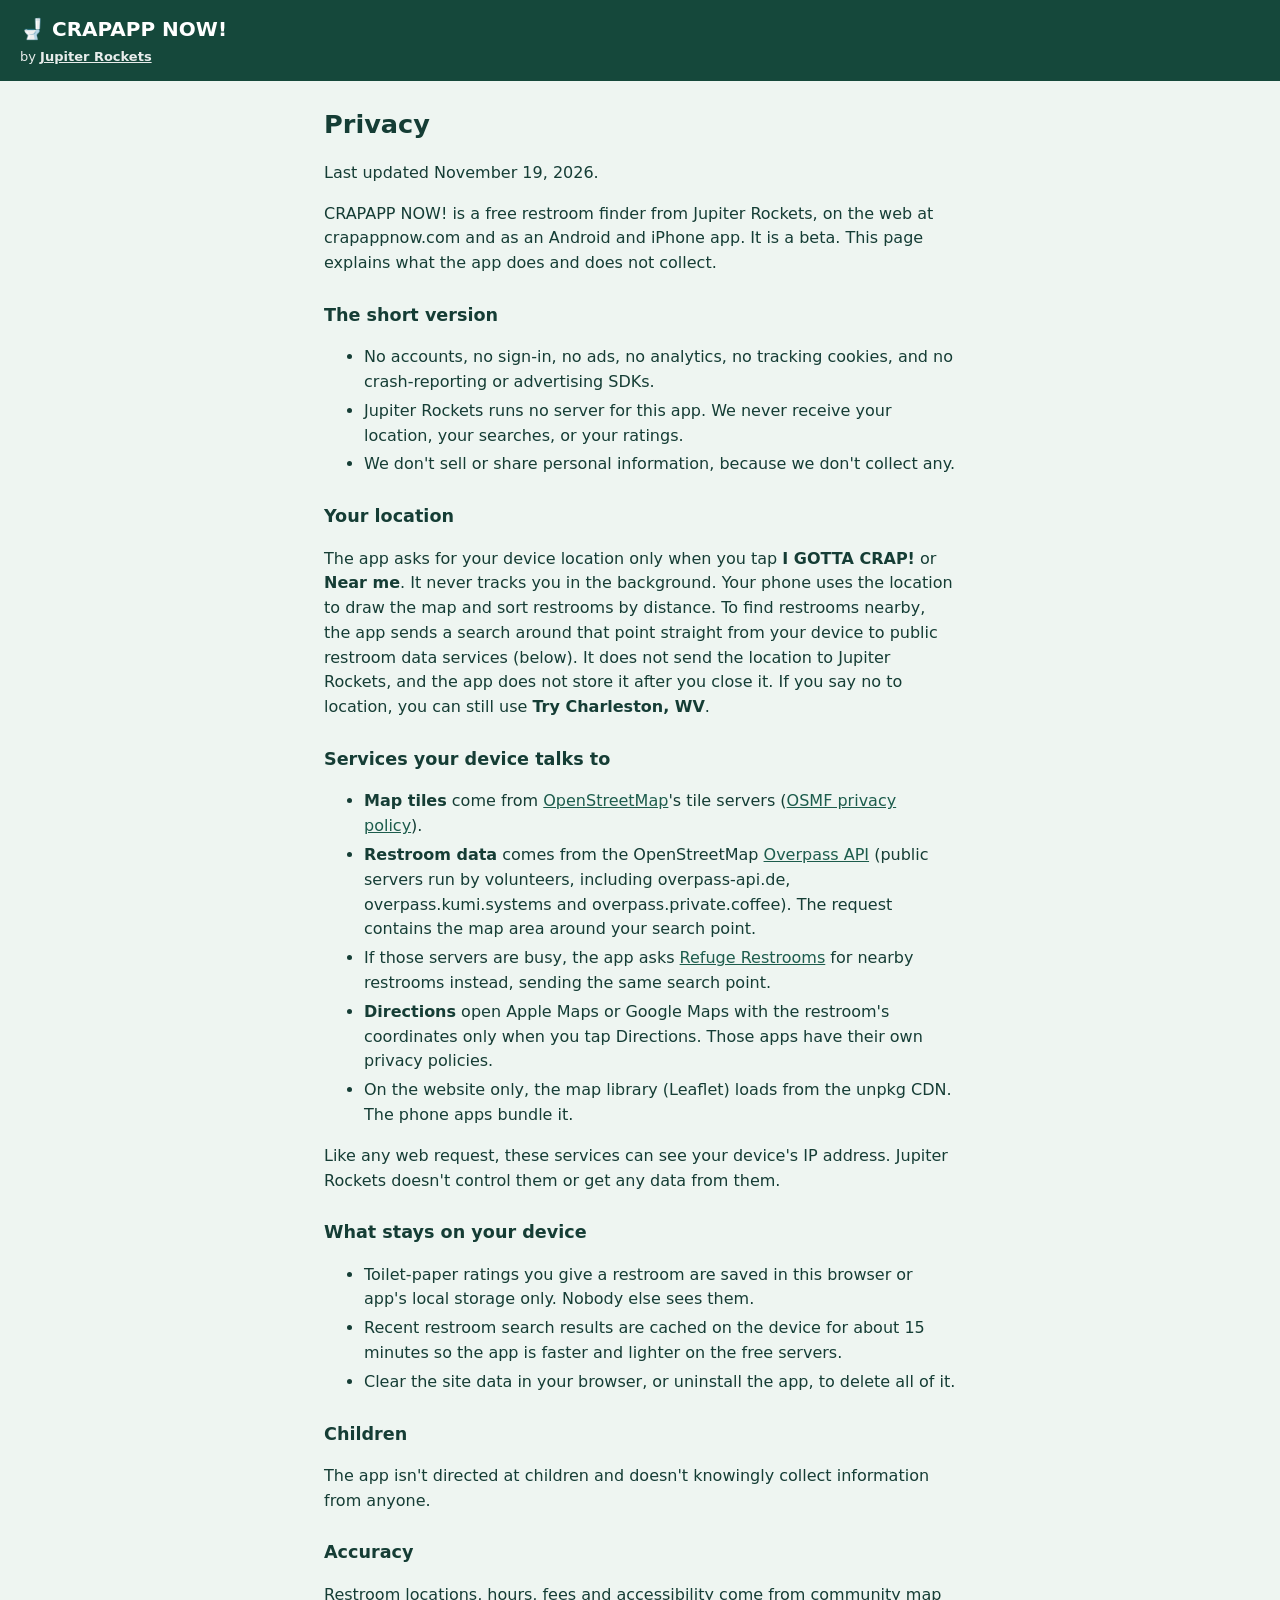
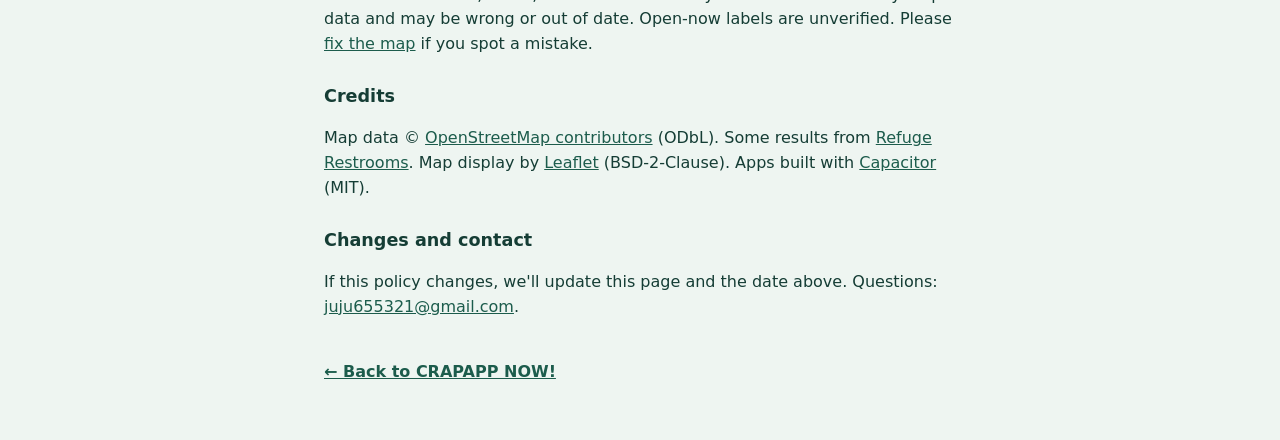
==== privacy.html @ 75b0ed5f "Publish CRAPAPP NOW from source 86a2419: privacy page and phone fixes. Adds privacy.html (Play priva" ====
<!doctype html>
<html lang="en">
<head>
  <meta charset="UTF-8">
  <meta name="viewport" content="width=device-width,initial-scale=1,viewport-fit=cover">
  <meta name="theme-color" content="#15483b">
  <title>Privacy · CRAPAPP NOW!</title>
  <meta name="description" content="Privacy policy for CRAPAPP NOW! No accounts, no tracking, no ads. Your location is used to find restrooms and is never sent to us.">
  <link rel="icon" type="image/png" href="icons/favicon.png">
  <link rel="apple-touch-icon" href="icons/apple-touch-icon.png">
  <link rel="canonical" href="https://crapappnow.com/privacy.html">
  <style>
    *{box-sizing:border-box}
    body{margin:0;font:16px/1.55 system-ui,"Segoe UI",sans-serif;color:#153d35;background:#eef5f1}
    header{background:#15483b;color:#fff;padding:calc(14px + env(safe-area-inset-top,0px)) max(20px,calc(env(safe-area-inset-right,0px) + 8px)) 14px max(20px,calc(env(safe-area-inset-left,0px) + 8px))}
    header a{color:#fff;text-decoration:none;font-weight:800;font-size:1.25rem}
    header p{margin:2px 0 0;font-size:13px;opacity:.9}
    header p a{font-size:inherit;font-weight:600;text-decoration:underline}
    main{max-width:42rem;margin:0 auto;padding:24px max(20px,calc(env(safe-area-inset-right,0px) + 8px)) calc(56px + env(safe-area-inset-bottom,0px)) max(20px,calc(env(safe-area-inset-left,0px) + 8px))}
    h1{font-size:1.6rem;margin:0 0 6px}
    h2{font-size:1.1rem;margin:26px 0 8px}
    a{color:#1c5c4c}
    li{margin:4px 0}
    .back{display:inline-block;margin-top:24px;font-weight:700}
  </style>
</head>
<body>
  <header>
    <a href="./">🚽 CRAPAPP NOW!</a>
    <p>by <a href="https://www.jupiterrockets.com/">Jupiter Rockets</a></p>
  </header>
  <main>
    <h1>Privacy</h1>
    <p>Last updated November 19, 2026.</p>
    <p>CRAPAPP NOW! is a free restroom finder from Jupiter Rockets, on the web at crapappnow.com and as an Android and iPhone app. It is a beta. This page explains what the app does and does not collect.</p>

    <h2>The short version</h2>
    <ul>
      <li>No accounts, no sign-in, no ads, no analytics, no tracking cookies, and no crash-reporting or advertising SDKs.</li>
      <li>Jupiter Rockets runs no server for this app. We never receive your location, your searches, or your ratings.</li>
      <li>We don't sell or share personal information, because we don't collect any.</li>
    </ul>

    <h2>Your location</h2>
    <p>The app asks for your device location only when you tap <b>I GOTTA CRAP!</b> or <b>Near me</b>. It never tracks you in the background. Your phone uses the location to draw the map and sort restrooms by distance. To find restrooms nearby, the app sends a search around that point straight from your device to public restroom data services (below). It does not send the location to Jupiter Rockets, and the app does not store it after you close it. If you say no to location, you can still use <b>Try Charleston, WV</b>.</p>

    <h2>Services your device talks to</h2>
    <ul>
      <li><b>Map tiles</b> come from <a href="https://www.openstreetmap.org/">OpenStreetMap</a>'s tile servers (<a href="https://osmfoundation.org/wiki/Privacy_Policy">OSMF privacy policy</a>).</li>
      <li><b>Restroom data</b> comes from the OpenStreetMap <a href="https://wiki.openstreetmap.org/wiki/Overpass_API">Overpass API</a> (public servers run by volunteers, including overpass-api.de, overpass.kumi.systems and overpass.private.coffee). The request contains the map area around your search point.</li>
      <li>If those servers are busy, the app asks <a href="https://www.refugerestrooms.org/">Refuge Restrooms</a> for nearby restrooms instead, sending the same search point.</li>
      <li><b>Directions</b> open Apple Maps or Google Maps with the restroom's coordinates only when you tap Directions. Those apps have their own privacy policies.</li>
      <li>On the website only, the map library (Leaflet) loads from the unpkg CDN. The phone apps bundle it.</li>
    </ul>
    <p>Like any web request, these services can see your device's IP address. Jupiter Rockets doesn't control them or get any data from them.</p>

    <h2>What stays on your device</h2>
    <ul>
      <li>Toilet-paper ratings you give a restroom are saved in this browser or app's local storage only. Nobody else sees them.</li>
      <li>Recent restroom search results are cached on the device for about 15 minutes so the app is faster and lighter on the free servers.</li>
      <li>Clear the site data in your browser, or uninstall the app, to delete all of it.</li>
    </ul>

    <h2>Children</h2>
    <p>The app isn't directed at children and doesn't knowingly collect information from anyone.</p>

    <h2>Accuracy</h2>
    <p>Restroom locations, hours, fees and accessibility come from community map data and may be wrong or out of date. Open-now labels are unverified. Please <a href="https://www.openstreetmap.org/fixthemap">fix the map</a> if you spot a mistake.</p>

    <h2>Credits</h2>
    <p>Map data © <a href="https://www.openstreetmap.org/copyright">OpenStreetMap contributors</a> (ODbL). Some results from <a href="https://www.refugerestrooms.org/">Refuge Restrooms</a>. Map display by <a href="https://leafletjs.com/">Leaflet</a> (BSD-2-Clause). Apps built with <a href="https://capacitorjs.com/">Capacitor</a> (MIT).</p>

    <h2>Changes and contact</h2>
    <p>If this policy changes, we'll update this page and the date above. Questions: <a href="mailto:juju655321@gmail.com">juju655321@gmail.com</a>.</p>
    <a class="back" href="./">← Back to CRAPAPP NOW!</a>
  </main>
</body>
</html>
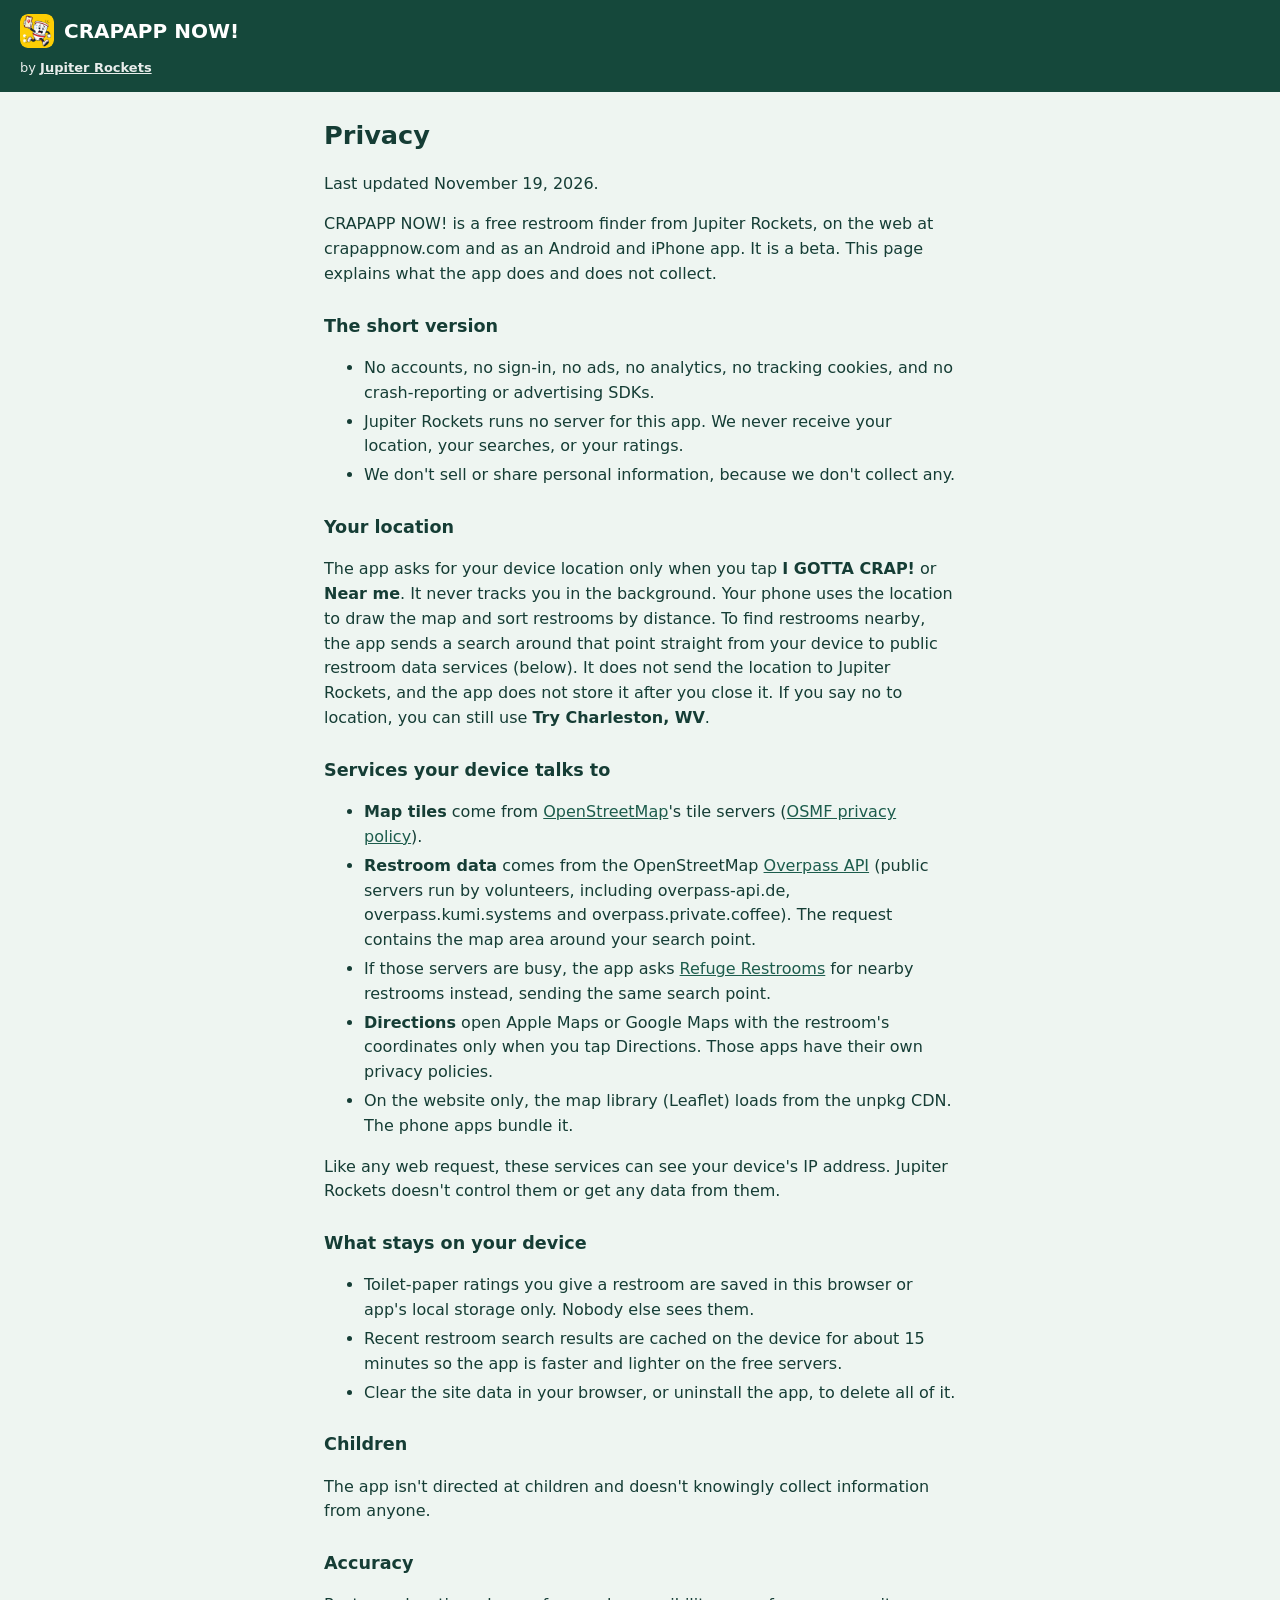
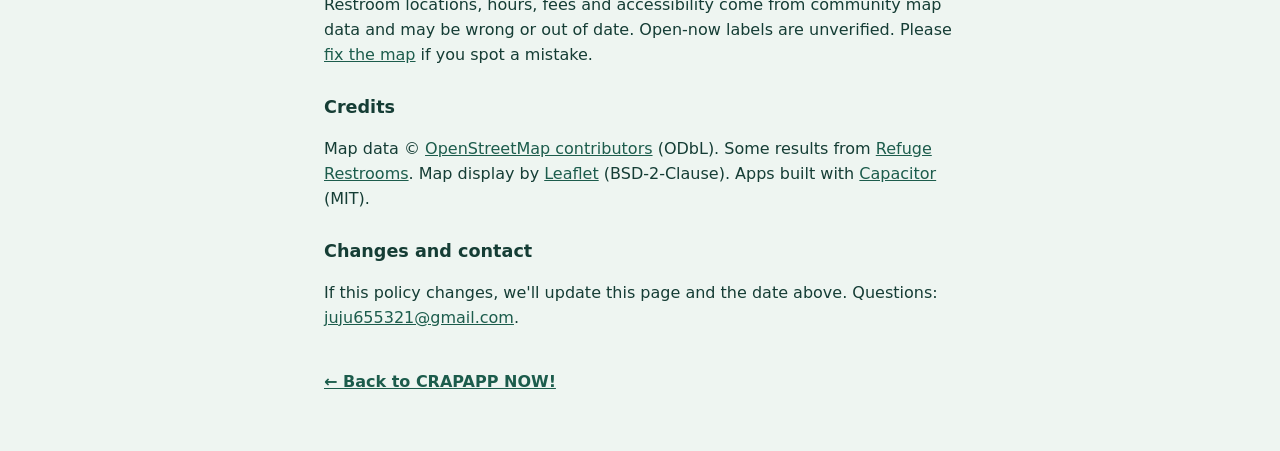
==== commit 3f10a985: "Publish from crapappnow eafbaf5: running-toilet mascot logo, icons, favicon, manifest." ====
--- a/privacy.html
+++ b/privacy.html
@@ -14,6 +14,8 @@
     body{margin:0;font:16px/1.55 system-ui,"Segoe UI",sans-serif;color:#153d35;background:#eef5f1}
     header{background:#15483b;color:#fff;padding:calc(14px + env(safe-area-inset-top,0px)) max(20px,calc(env(safe-area-inset-right,0px) + 8px)) 14px max(20px,calc(env(safe-area-inset-left,0px) + 8px))}
     header a{color:#fff;text-decoration:none;font-weight:800;font-size:1.25rem}
+    header a.brand{display:inline-flex;align-items:center;gap:10px}
+    header a.brand img{border-radius:8px;flex:none}
     header p{margin:2px 0 0;font-size:13px;opacity:.9}
     header p a{font-size:inherit;font-weight:600;text-decoration:underline}
     main{max-width:42rem;margin:0 auto;padding:24px max(20px,calc(env(safe-area-inset-right,0px) + 8px)) calc(56px + env(safe-area-inset-bottom,0px)) max(20px,calc(env(safe-area-inset-left,0px) + 8px))}
@@ -26,7 +28,7 @@
 </head>
 <body>
   <header>
-    <a href="./">🚽 CRAPAPP NOW!</a>
+    <a class="brand" href="./"><img src="icons/logo-header.png" width="34" height="34" alt="">CRAPAPP NOW!</a>
     <p>by <a href="https://www.jupiterrockets.com/">Jupiter Rockets</a></p>
   </header>
   <main>
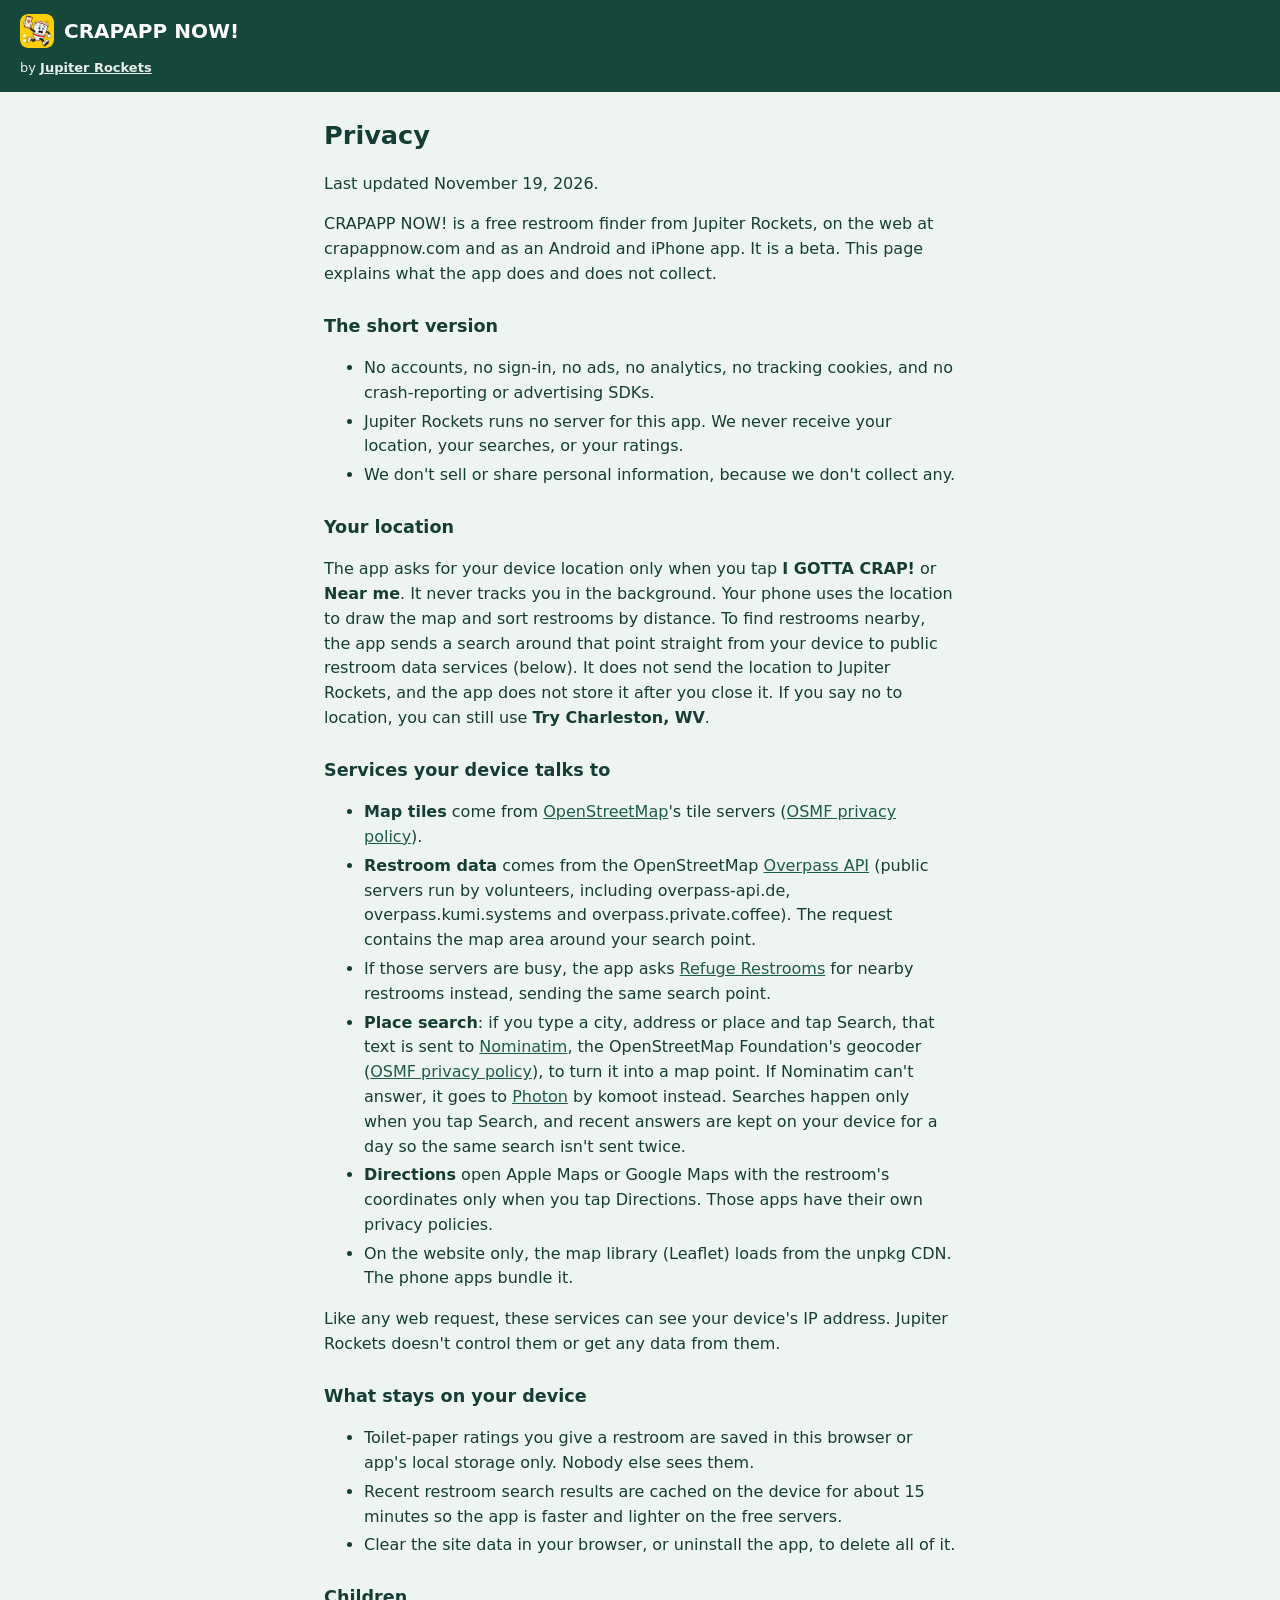
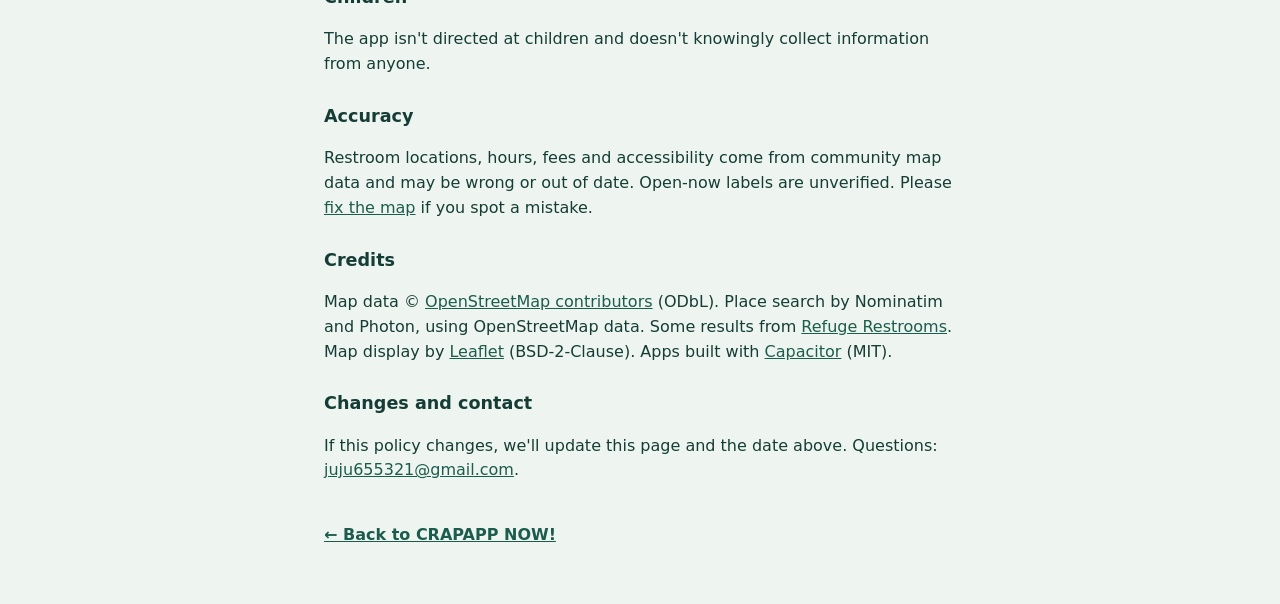
==== commit ab04d12d: "Publish from crapappnow 3bb1ccf: place search, scrolling results, desktop blank-map fix." ====
--- a/privacy.html
+++ b/privacy.html
@@ -51,6 +51,7 @@
       <li><b>Map tiles</b> come from <a href="https://www.openstreetmap.org/">OpenStreetMap</a>'s tile servers (<a href="https://osmfoundation.org/wiki/Privacy_Policy">OSMF privacy policy</a>).</li>
       <li><b>Restroom data</b> comes from the OpenStreetMap <a href="https://wiki.openstreetmap.org/wiki/Overpass_API">Overpass API</a> (public servers run by volunteers, including overpass-api.de, overpass.kumi.systems and overpass.private.coffee). The request contains the map area around your search point.</li>
       <li>If those servers are busy, the app asks <a href="https://www.refugerestrooms.org/">Refuge Restrooms</a> for nearby restrooms instead, sending the same search point.</li>
+      <li><b>Place search</b>: if you type a city, address or place and tap Search, that text is sent to <a href="https://nominatim.org/">Nominatim</a>, the OpenStreetMap Foundation's geocoder (<a href="https://osmfoundation.org/wiki/Privacy_Policy">OSMF privacy policy</a>), to turn it into a map point. If Nominatim can't answer, it goes to <a href="https://photon.komoot.io/">Photon</a> by komoot instead. Searches happen only when you tap Search, and recent answers are kept on your device for a day so the same search isn't sent twice.</li>
       <li><b>Directions</b> open Apple Maps or Google Maps with the restroom's coordinates only when you tap Directions. Those apps have their own privacy policies.</li>
       <li>On the website only, the map library (Leaflet) loads from the unpkg CDN. The phone apps bundle it.</li>
     </ul>
@@ -70,7 +71,7 @@
     <p>Restroom locations, hours, fees and accessibility come from community map data and may be wrong or out of date. Open-now labels are unverified. Please <a href="https://www.openstreetmap.org/fixthemap">fix the map</a> if you spot a mistake.</p>
 
     <h2>Credits</h2>
-    <p>Map data © <a href="https://www.openstreetmap.org/copyright">OpenStreetMap contributors</a> (ODbL). Some results from <a href="https://www.refugerestrooms.org/">Refuge Restrooms</a>. Map display by <a href="https://leafletjs.com/">Leaflet</a> (BSD-2-Clause). Apps built with <a href="https://capacitorjs.com/">Capacitor</a> (MIT).</p>
+    <p>Map data © <a href="https://www.openstreetmap.org/copyright">OpenStreetMap contributors</a> (ODbL). Place search by Nominatim and Photon, using OpenStreetMap data. Some results from <a href="https://www.refugerestrooms.org/">Refuge Restrooms</a>. Map display by <a href="https://leafletjs.com/">Leaflet</a> (BSD-2-Clause). Apps built with <a href="https://capacitorjs.com/">Capacitor</a> (MIT).</p>
 
     <h2>Changes and contact</h2>
     <p>If this policy changes, we'll update this page and the date above. Questions: <a href="mailto:juju655321@gmail.com">juju655321@gmail.com</a>.</p>
